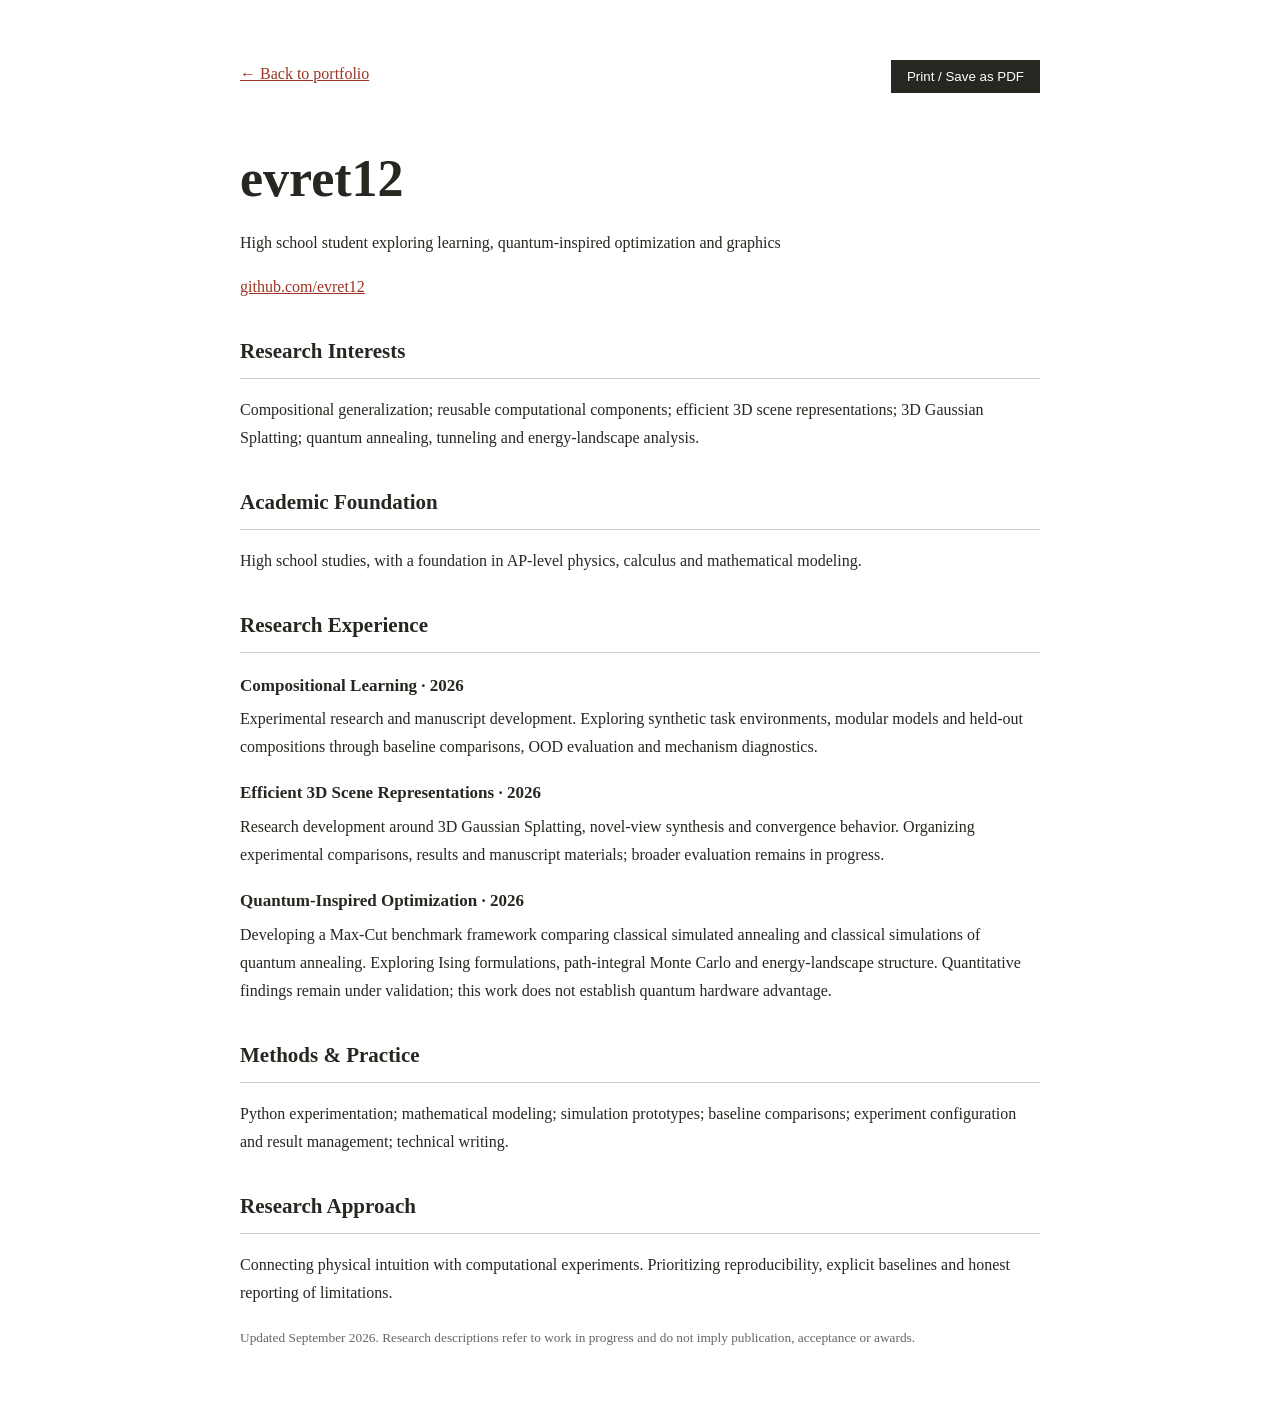
==== cv.html @ 7d03182b "Redesign personal research website" ====
<!doctype html><html lang="en"><head><meta charset="utf-8"><meta name="viewport" content="width=device-width,initial-scale=1"><title>evret12 — Curriculum Vitae</title><style>body{font-family:Georgia,'Microsoft YaHei',serif;color:#252820;max-width:800px;margin:60px auto;padding:0 25px;line-height:1.75}h1{font-size:52px;margin:0}h2{font-size:21px;border-bottom:1px solid #ccc;padding-bottom:8px;margin-top:32px}h3{font-size:17px;margin-bottom:4px}p{margin-top:5px}a{color:#9c3525}button{padding:9px 16px;background:#252820;color:white;border:0;cursor:pointer}nav{display:flex;justify-content:space-between;margin-bottom:40px}small{color:#666}@media print{nav{display:none}body{margin:0;max-width:none;font-size:11pt}h1{font-size:30pt}h2{break-after:avoid}article{break-inside:avoid}@page{margin:18mm}}</style></head><body><nav><a href="index.html">← Back to portfolio</a><button onclick="window.print()">Print / Save as PDF</button></nav><h1>evret12</h1><p>High school student exploring learning, quantum-inspired optimization and graphics</p><p><a href="https://github.com/evret12" rel="me">github.com/evret12</a></p><h2>Research Interests</h2><p>Compositional generalization; reusable computational components; efficient 3D scene representations; 3D Gaussian Splatting; quantum annealing, tunneling and energy-landscape analysis.</p><h2>Academic Foundation</h2><p>High school studies, with a foundation in AP-level physics, calculus and mathematical modeling.</p><h2>Research Experience</h2><article><h3>Compositional Learning · 2026</h3><p>Experimental research and manuscript development. Exploring synthetic task environments, modular models and held-out compositions through baseline comparisons, OOD evaluation and mechanism diagnostics.</p></article><article><h3>Efficient 3D Scene Representations · 2026</h3><p>Research development around 3D Gaussian Splatting, novel-view synthesis and convergence behavior. Organizing experimental comparisons, results and manuscript materials; broader evaluation remains in progress.</p></article><article><h3>Quantum-Inspired Optimization · 2026</h3><p>Developing a Max-Cut benchmark framework comparing classical simulated annealing and classical simulations of quantum annealing. Exploring Ising formulations, path-integral Monte Carlo and energy-landscape structure. Quantitative findings remain under validation; this work does not establish quantum hardware advantage.</p></article><h2>Methods & Practice</h2><p>Python experimentation; mathematical modeling; simulation prototypes; baseline comparisons; experiment configuration and result management; technical writing.</p><h2>Research Approach</h2><p>Connecting physical intuition with computational experiments. Prioritizing reproducibility, explicit baselines and honest reporting of limitations.</p><small>Updated September 2026. Research descriptions refer to work in progress and do not imply publication, acceptance or awards.</small></body></html>
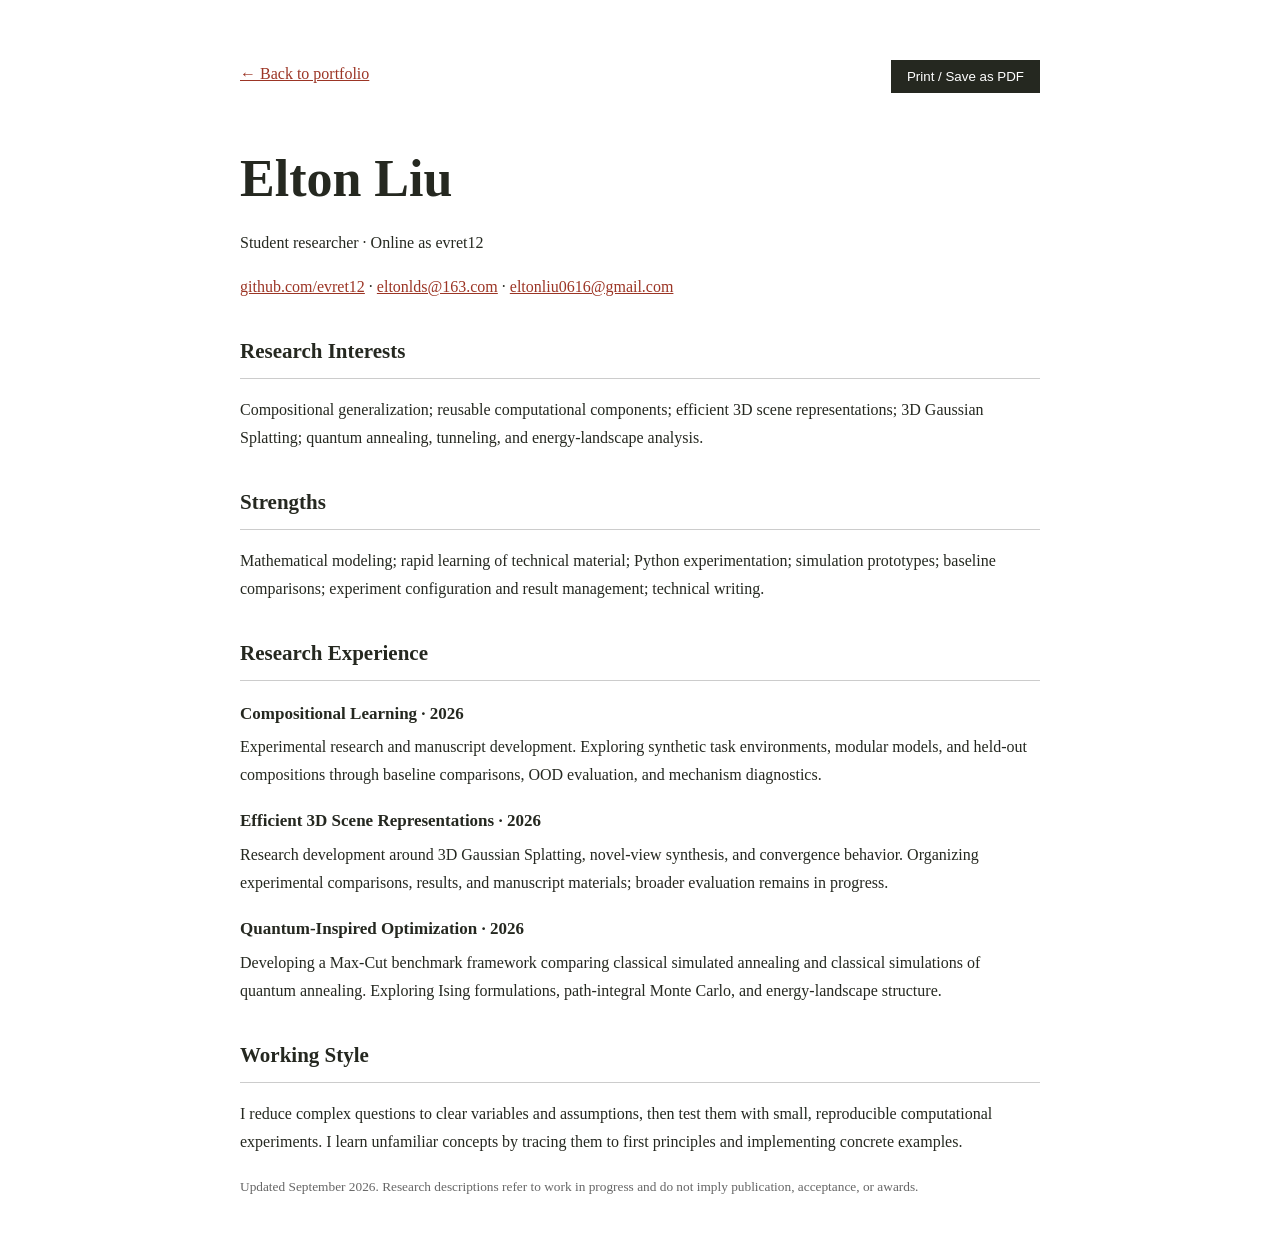
==== commit e09d8bf0: "Personalize profile and contact details" ====
--- a/cv.html
+++ b/cv.html
@@ -1 +1,2 @@
-<!doctype html><html lang="en"><head><meta charset="utf-8"><meta name="viewport" content="width=device-width,initial-scale=1"><title>evret12 — Curriculum Vitae</title><style>body{font-family:Georgia,'Microsoft YaHei',serif;color:#252820;max-width:800px;margin:60px auto;padding:0 25px;line-height:1.75}h1{font-size:52px;margin:0}h2{font-size:21px;border-bottom:1px solid #ccc;padding-bottom:8px;margin-top:32px}h3{font-size:17px;margin-bottom:4px}p{margin-top:5px}a{color:#9c3525}button{padding:9px 16px;background:#252820;color:white;border:0;cursor:pointer}nav{display:flex;justify-content:space-between;margin-bottom:40px}small{color:#666}@media print{nav{display:none}body{margin:0;max-width:none;font-size:11pt}h1{font-size:30pt}h2{break-after:avoid}article{break-inside:avoid}@page{margin:18mm}}</style></head><body><nav><a href="index.html">← Back to portfolio</a><button onclick="window.print()">Print / Save as PDF</button></nav><h1>evret12</h1><p>High school student exploring learning, quantum-inspired optimization and graphics</p><p><a href="https://github.com/evret12" rel="me">github.com/evret12</a></p><h2>Research Interests</h2><p>Compositional generalization; reusable computational components; efficient 3D scene representations; 3D Gaussian Splatting; quantum annealing, tunneling and energy-landscape analysis.</p><h2>Academic Foundation</h2><p>High school studies, with a foundation in AP-level physics, calculus and mathematical modeling.</p><h2>Research Experience</h2><article><h3>Compositional Learning · 2026</h3><p>Experimental research and manuscript development. Exploring synthetic task environments, modular models and held-out compositions through baseline comparisons, OOD evaluation and mechanism diagnostics.</p></article><article><h3>Efficient 3D Scene Representations · 2026</h3><p>Research development around 3D Gaussian Splatting, novel-view synthesis and convergence behavior. Organizing experimental comparisons, results and manuscript materials; broader evaluation remains in progress.</p></article><article><h3>Quantum-Inspired Optimization · 2026</h3><p>Developing a Max-Cut benchmark framework comparing classical simulated annealing and classical simulations of quantum annealing. Exploring Ising formulations, path-integral Monte Carlo and energy-landscape structure. Quantitative findings remain under validation; this work does not establish quantum hardware advantage.</p></article><h2>Methods & Practice</h2><p>Python experimentation; mathematical modeling; simulation prototypes; baseline comparisons; experiment configuration and result management; technical writing.</p><h2>Research Approach</h2><p>Connecting physical intuition with computational experiments. Prioritizing reproducibility, explicit baselines and honest reporting of limitations.</p><small>Updated September 2026. Research descriptions refer to work in progress and do not imply publication, acceptance or awards.</small></body></html>+<!doctype html>
+<html lang="en"><head><meta charset="utf-8"><meta name="viewport" content="width=device-width,initial-scale=1"><title>Elton Liu — Curriculum Vitae</title><style>body{font-family:Georgia,'Times New Roman',serif;color:#252820;max-width:800px;margin:60px auto;padding:0 25px;line-height:1.75}h1{font-size:52px;margin:0}h2{font-size:21px;border-bottom:1px solid #ccc;padding-bottom:8px;margin-top:32px}h3{font-size:17px;margin-bottom:4px}p{margin-top:5px}a{color:#9c3525}button{padding:9px 16px;background:#252820;color:#fff;border:0;cursor:pointer}nav{display:flex;justify-content:space-between;margin-bottom:40px}small{color:#666}@media print{nav{display:none}body{margin:0;max-width:none;font-size:11pt}h1{font-size:30pt}h2{break-after:avoid}article{break-inside:avoid}@page{margin:18mm}}</style></head><body><nav><a href="index.html">← Back to portfolio</a><button onclick="window.print()">Print / Save as PDF</button></nav><h1>Elton Liu</h1><p>Student researcher · Online as evret12</p><p><a href="https://github.com/evret12">github.com/evret12</a> · <a href="mailto:eltonlds@163.com">eltonlds@163.com</a> · <a href="mailto:eltonliu0616@gmail.com">eltonliu0616@gmail.com</a></p><h2>Research Interests</h2><p>Compositional generalization; reusable computational components; efficient 3D scene representations; 3D Gaussian Splatting; quantum annealing, tunneling, and energy-landscape analysis.</p><h2>Strengths</h2><p>Mathematical modeling; rapid learning of technical material; Python experimentation; simulation prototypes; baseline comparisons; experiment configuration and result management; technical writing.</p><h2>Research Experience</h2><article><h3>Compositional Learning · 2026</h3><p>Experimental research and manuscript development. Exploring synthetic task environments, modular models, and held-out compositions through baseline comparisons, OOD evaluation, and mechanism diagnostics.</p></article><article><h3>Efficient 3D Scene Representations · 2026</h3><p>Research development around 3D Gaussian Splatting, novel-view synthesis, and convergence behavior. Organizing experimental comparisons, results, and manuscript materials; broader evaluation remains in progress.</p></article><article><h3>Quantum-Inspired Optimization · 2026</h3><p>Developing a Max-Cut benchmark framework comparing classical simulated annealing and classical simulations of quantum annealing. Exploring Ising formulations, path-integral Monte Carlo, and energy-landscape structure.</p></article><h2>Working Style</h2><p>I reduce complex questions to clear variables and assumptions, then test them with small, reproducible computational experiments. I learn unfamiliar concepts by tracing them to first principles and implementing concrete examples.</p><small>Updated September 2026. Research descriptions refer to work in progress and do not imply publication, acceptance, or awards.</small></body></html>
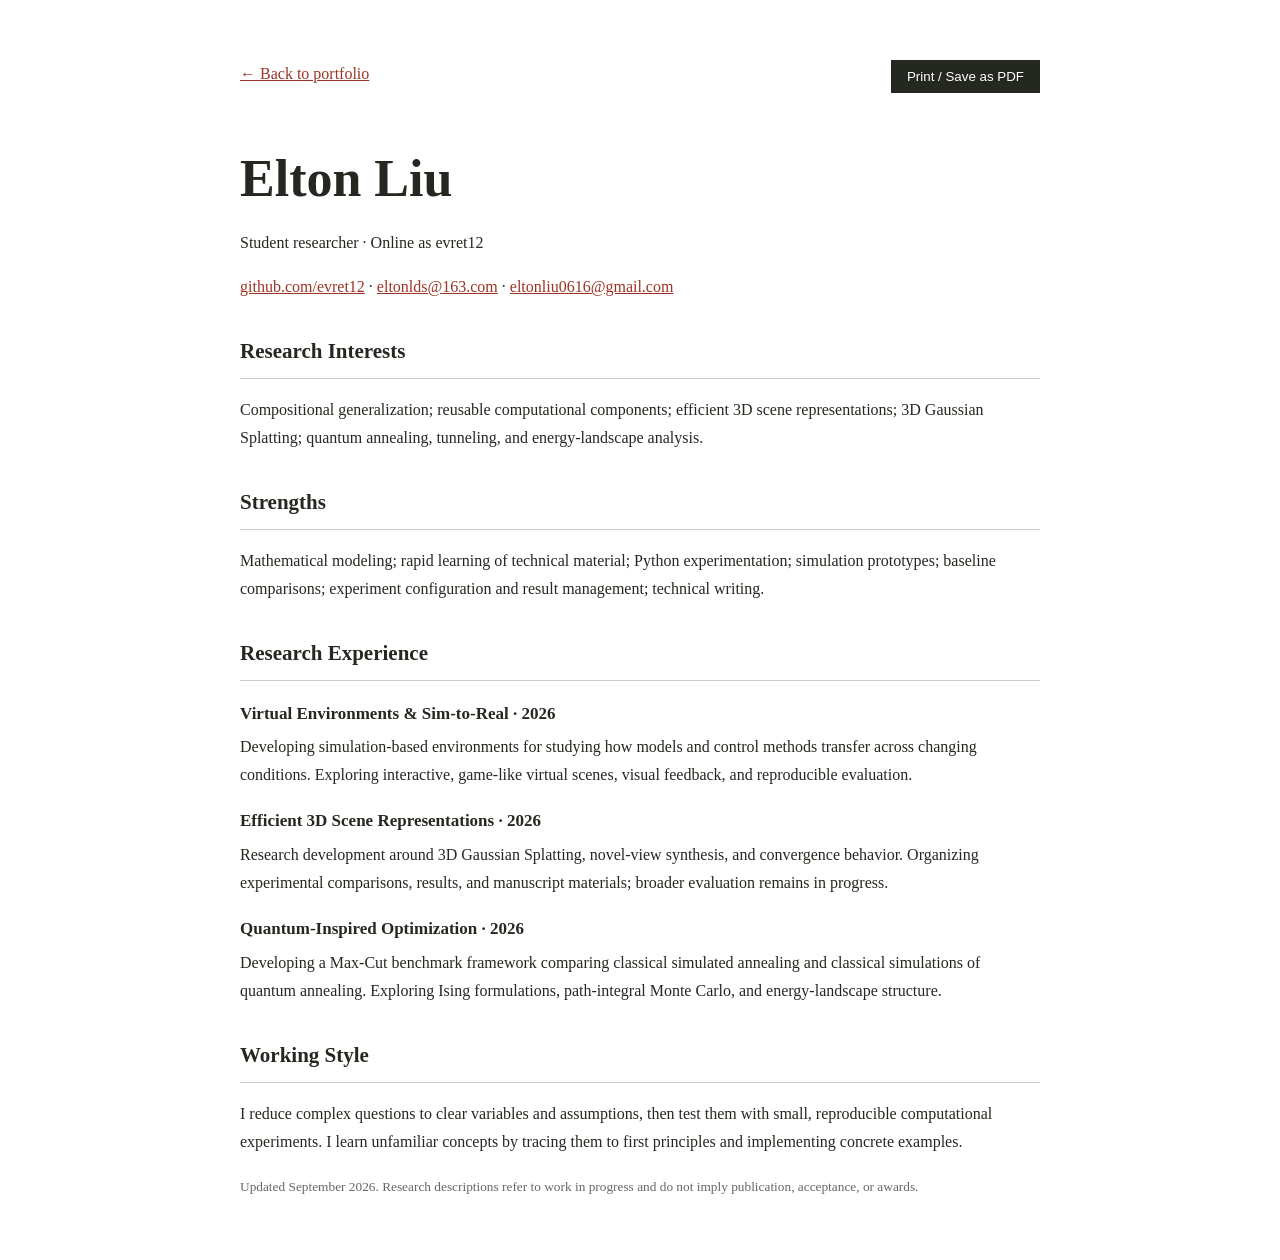
==== commit c3e00566: "Feature virtual environment research" ====
--- a/cv.html
+++ b/cv.html
@@ -1,2 +1,2 @@
 <!doctype html>
-<html lang="en"><head><meta charset="utf-8"><meta name="viewport" content="width=device-width,initial-scale=1"><title>Elton Liu — Curriculum Vitae</title><style>body{font-family:Georgia,'Times New Roman',serif;color:#252820;max-width:800px;margin:60px auto;padding:0 25px;line-height:1.75}h1{font-size:52px;margin:0}h2{font-size:21px;border-bottom:1px solid #ccc;padding-bottom:8px;margin-top:32px}h3{font-size:17px;margin-bottom:4px}p{margin-top:5px}a{color:#9c3525}button{padding:9px 16px;background:#252820;color:#fff;border:0;cursor:pointer}nav{display:flex;justify-content:space-between;margin-bottom:40px}small{color:#666}@media print{nav{display:none}body{margin:0;max-width:none;font-size:11pt}h1{font-size:30pt}h2{break-after:avoid}article{break-inside:avoid}@page{margin:18mm}}</style></head><body><nav><a href="index.html">← Back to portfolio</a><button onclick="window.print()">Print / Save as PDF</button></nav><h1>Elton Liu</h1><p>Student researcher · Online as evret12</p><p><a href="https://github.com/evret12">github.com/evret12</a> · <a href="mailto:eltonlds@163.com">eltonlds@163.com</a> · <a href="mailto:eltonliu0616@gmail.com">eltonliu0616@gmail.com</a></p><h2>Research Interests</h2><p>Compositional generalization; reusable computational components; efficient 3D scene representations; 3D Gaussian Splatting; quantum annealing, tunneling, and energy-landscape analysis.</p><h2>Strengths</h2><p>Mathematical modeling; rapid learning of technical material; Python experimentation; simulation prototypes; baseline comparisons; experiment configuration and result management; technical writing.</p><h2>Research Experience</h2><article><h3>Compositional Learning · 2026</h3><p>Experimental research and manuscript development. Exploring synthetic task environments, modular models, and held-out compositions through baseline comparisons, OOD evaluation, and mechanism diagnostics.</p></article><article><h3>Efficient 3D Scene Representations · 2026</h3><p>Research development around 3D Gaussian Splatting, novel-view synthesis, and convergence behavior. Organizing experimental comparisons, results, and manuscript materials; broader evaluation remains in progress.</p></article><article><h3>Quantum-Inspired Optimization · 2026</h3><p>Developing a Max-Cut benchmark framework comparing classical simulated annealing and classical simulations of quantum annealing. Exploring Ising formulations, path-integral Monte Carlo, and energy-landscape structure.</p></article><h2>Working Style</h2><p>I reduce complex questions to clear variables and assumptions, then test them with small, reproducible computational experiments. I learn unfamiliar concepts by tracing them to first principles and implementing concrete examples.</p><small>Updated September 2026. Research descriptions refer to work in progress and do not imply publication, acceptance, or awards.</small></body></html>
+<html lang="en"><head><meta charset="utf-8"><meta name="viewport" content="width=device-width,initial-scale=1"><title>Elton Liu — Curriculum Vitae</title><style>body{font-family:Georgia,'Times New Roman',serif;color:#252820;max-width:800px;margin:60px auto;padding:0 25px;line-height:1.75}h1{font-size:52px;margin:0}h2{font-size:21px;border-bottom:1px solid #ccc;padding-bottom:8px;margin-top:32px}h3{font-size:17px;margin-bottom:4px}p{margin-top:5px}a{color:#9c3525}button{padding:9px 16px;background:#252820;color:#fff;border:0;cursor:pointer}nav{display:flex;justify-content:space-between;margin-bottom:40px}small{color:#666}@media print{nav{display:none}body{margin:0;max-width:none;font-size:11pt}h1{font-size:30pt}h2{break-after:avoid}article{break-inside:avoid}@page{margin:18mm}}</style></head><body><nav><a href="index.html">← Back to portfolio</a><button onclick="window.print()">Print / Save as PDF</button></nav><h1>Elton Liu</h1><p>Student researcher · Online as evret12</p><p><a href="https://github.com/evret12">github.com/evret12</a> · <a href="mailto:eltonlds@163.com">eltonlds@163.com</a> · <a href="mailto:eltonliu0616@gmail.com">eltonliu0616@gmail.com</a></p><h2>Research Interests</h2><p>Compositional generalization; reusable computational components; efficient 3D scene representations; 3D Gaussian Splatting; quantum annealing, tunneling, and energy-landscape analysis.</p><h2>Strengths</h2><p>Mathematical modeling; rapid learning of technical material; Python experimentation; simulation prototypes; baseline comparisons; experiment configuration and result management; technical writing.</p><h2>Research Experience</h2><article><h3>Virtual Environments &amp; Sim-to-Real · 2026</h3><p>Developing simulation-based environments for studying how models and control methods transfer across changing conditions. Exploring interactive, game-like virtual scenes, visual feedback, and reproducible evaluation.</p></article><article><h3>Efficient 3D Scene Representations · 2026</h3><p>Research development around 3D Gaussian Splatting, novel-view synthesis, and convergence behavior. Organizing experimental comparisons, results, and manuscript materials; broader evaluation remains in progress.</p></article><article><h3>Quantum-Inspired Optimization · 2026</h3><p>Developing a Max-Cut benchmark framework comparing classical simulated annealing and classical simulations of quantum annealing. Exploring Ising formulations, path-integral Monte Carlo, and energy-landscape structure.</p></article><h2>Working Style</h2><p>I reduce complex questions to clear variables and assumptions, then test them with small, reproducible computational experiments. I learn unfamiliar concepts by tracing them to first principles and implementing concrete examples.</p><small>Updated September 2026. Research descriptions refer to work in progress and do not imply publication, acceptance, or awards.</small></body></html>
